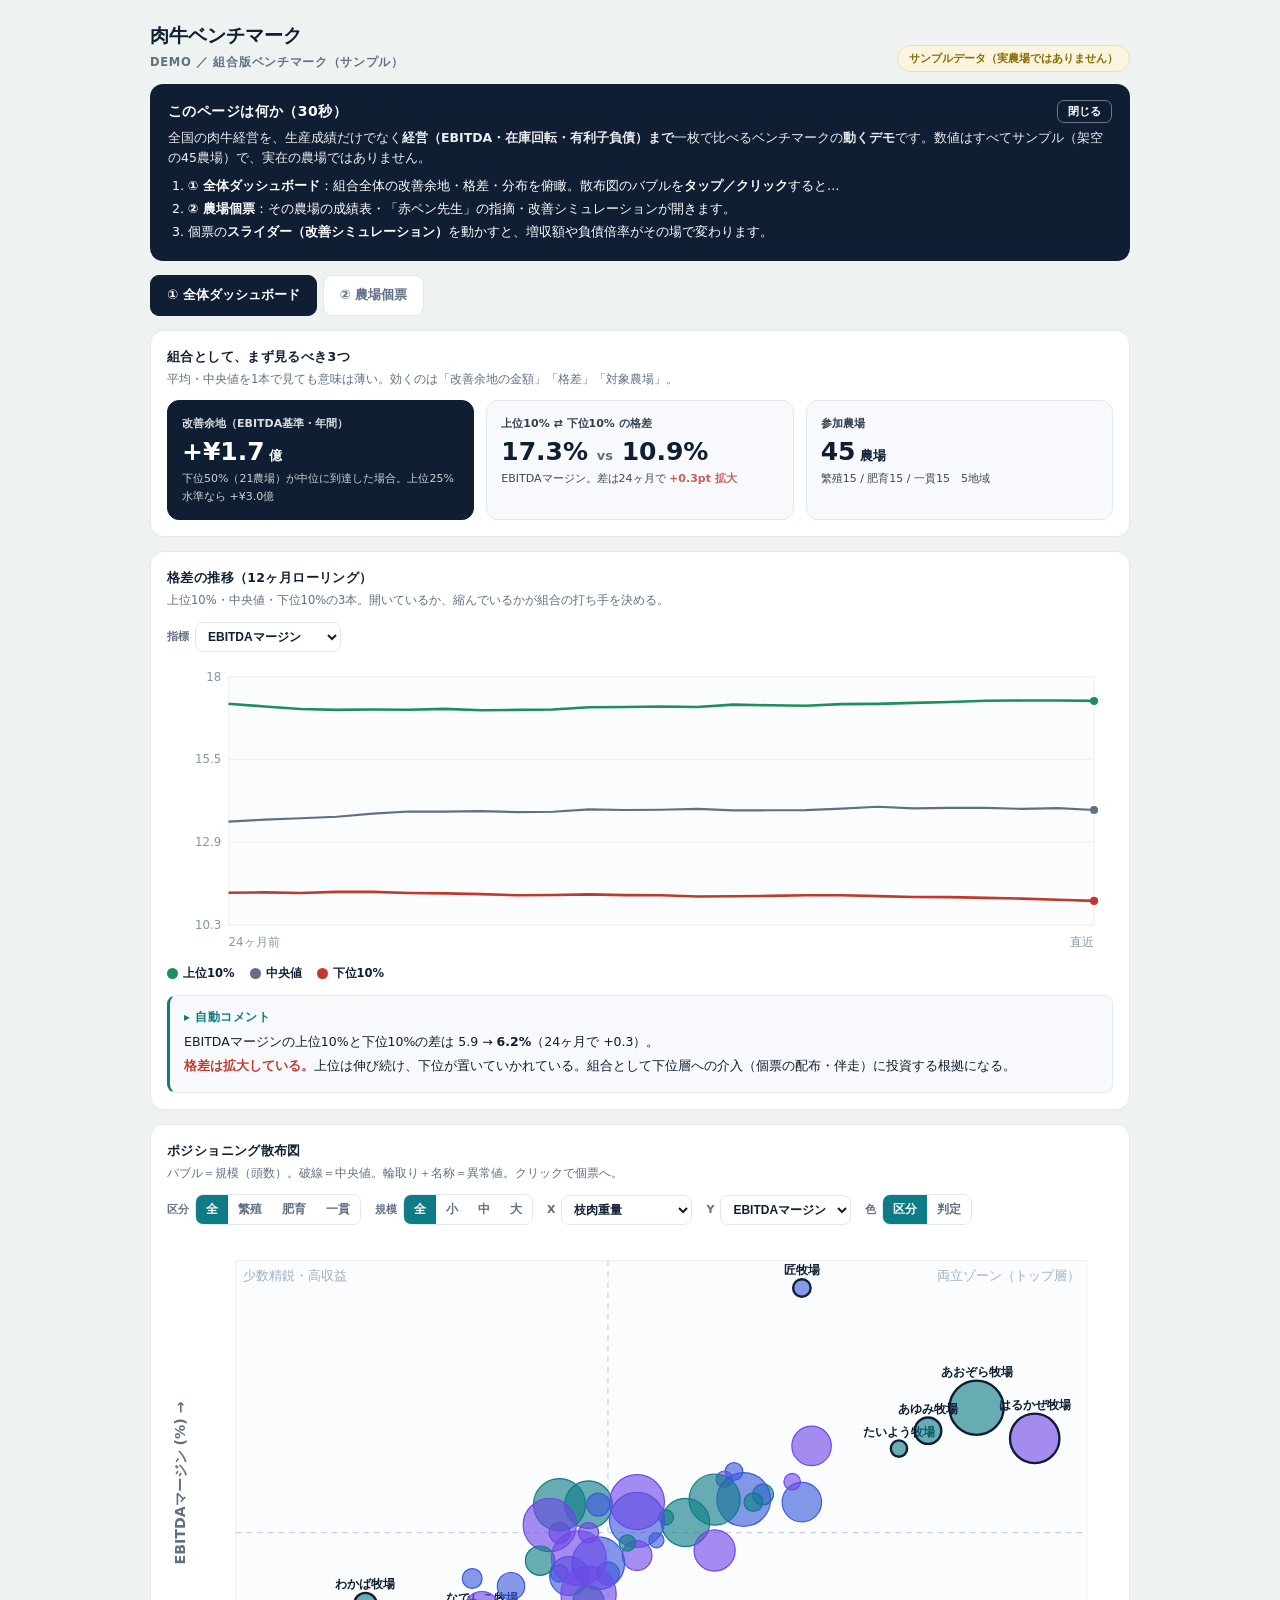
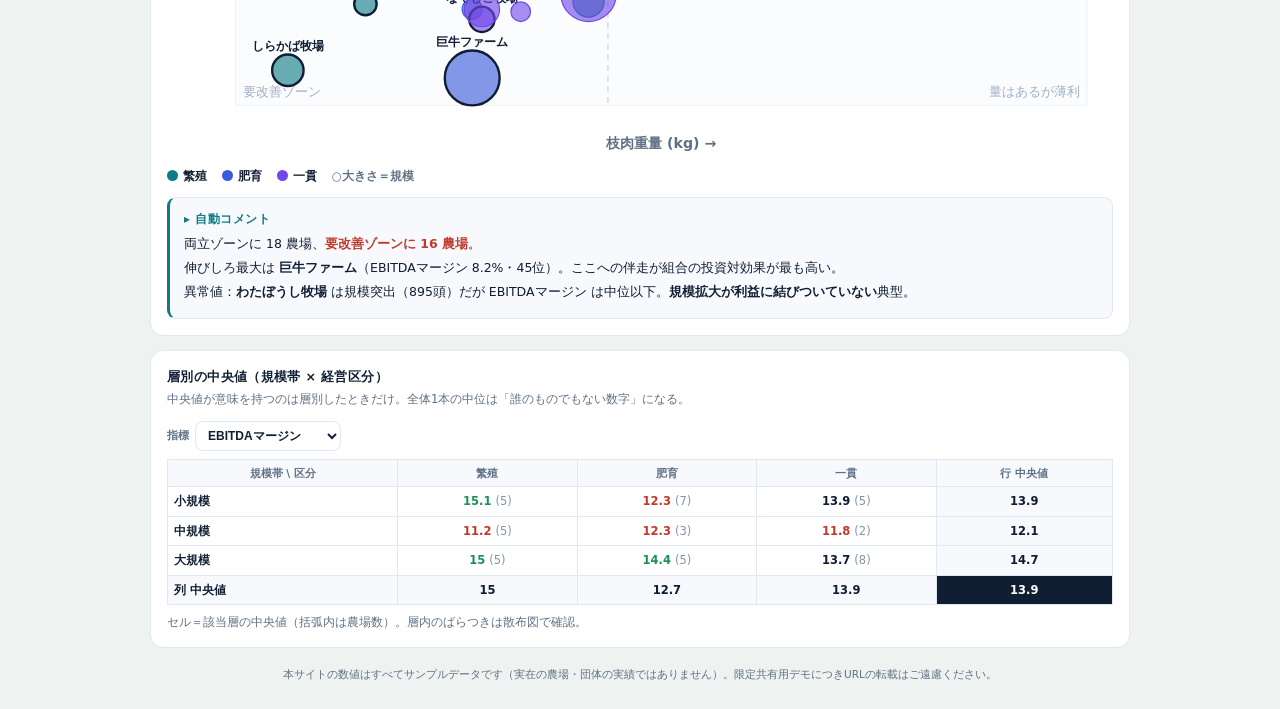
==== index.html @ 875f0812 "beef benchmark mock: static demo site - SPA (index.html + assets/) with dashboard and farm detail vi" ====
<!doctype html>
<html lang="ja">
<head>
<meta charset="utf-8">
<meta name="viewport" content="width=device-width, initial-scale=1">
<meta name="robots" content="noindex,nofollow">
<meta name="referrer" content="no-referrer">
<title>肉牛ベンチマーク（デモ）</title>
<link rel="stylesheet" href="assets/style.css">
</head>
<body>
<div id="app">

  <div class="head">
    <div class="title">肉牛ベンチマーク<small>DEMO ／ 組合版ベンチマーク（サンプル）</small></div>
    <div class="flag">サンプルデータ（実農場ではありません）</div>
  </div>

  <div class="intro" id="intro">
    <button class="close" id="introClose">閉じる</button>
    <h2>このページは何か（30秒）</h2>
    <p>全国の肉牛経営を、生産成績だけでなく<b>経営（EBITDA・在庫回転・有利子負債）まで</b>一枚で比べるベンチマークの<b>動くデモ</b>です。数値はすべてサンプル（架空の45農場）で、実在の農場ではありません。</p>
    <ol>
      <li><b>① 全体ダッシュボード</b>：組合全体の改善余地・格差・分布を俯瞰。散布図のバブルを<b>タップ／クリック</b>すると…</li>
      <li><b>② 農場個票</b>：その農場の成績表・「赤ペン先生」の指摘・改善シミュレーションが開きます。</li>
      <li>個票の<b>スライダー（改善シミュレーション）</b>を動かすと、増収額や負債倍率がその場で変わります。</li>
    </ol>
  </div>

  <div class="tabs">
    <div class="tab on" data-v="ov">① 全体ダッシュボード</div>
    <div class="tab" data-v="fm">② 農場個票</div>
  </div>

  <div id="loading" class="panel"><p class="psub" style="margin:0">データを読み込んでいます…</p></div>

  <div id="viewOv" style="display:none">
    <div class="panel">
      <p class="ph">組合として、まず見るべき3つ</p>
      <p class="psub">平均・中央値を1本で見ても意味は薄い。効くのは「改善余地の金額」「格差」「対象農場」。</p>
      <div class="kpis" id="kpis"></div>
    </div>
    <div class="panel">
      <p class="ph">格差の推移（12ヶ月ローリング）</p>
      <p class="psub">上位10%・中央値・下位10%の3本。開いているか、縮んでいるかが組合の打ち手を決める。</p>
      <div class="grp" style="margin-bottom:8px"><span>指標</span><select id="selGap"></select></div>
      <div id="gapPlot"></div>
      <div class="legend"><b><span class="dot" style="background:#1e8f5b"></span>上位10%</b><b><span class="dot" style="background:#5f7085"></span>中央値</b><b><span class="dot" style="background:#c0392b"></span>下位10%</b></div>
      <div class="cmt" id="gapCmt"></div>
    </div>
    <div class="panel">
      <p class="ph">ポジショニング散布図</p>
      <p class="psub">バブル＝規模（頭数）。破線＝中央値。輪取り＋名称＝異常値。クリックで個票へ。</p>
      <div class="ctrls">
        <div class="grp"><span>区分</span><div class="seg" id="segKu"><button data-k="all" class="on">全</button><button data-k="繁殖">繁殖</button><button data-k="肥育">肥育</button><button data-k="一貫">一貫</button></div></div>
        <div class="grp"><span>規模</span><div class="seg" id="segSc"><button data-s="all" class="on">全</button><button data-s="小">小</button><button data-s="中">中</button><button data-s="大">大</button></div></div>
        <div class="grp"><span>X</span><select id="selX"></select></div>
        <div class="grp"><span>Y</span><select id="selY"></select></div>
        <div class="grp"><span>色</span><div class="seg" id="segCol"><button data-c="ku" class="on">区分</button><button data-c="gr">判定</button></div></div>
      </div>
      <div class="plotwrap"><div id="plot"></div><div class="tip" id="tip"></div></div>
      <div class="legend" id="legend"></div>
      <div class="cmt" id="cmt"></div>
    </div>
    <div class="panel">
      <p class="ph">層別の中央値（規模帯 × 経営区分）</p>
      <p class="psub">中央値が意味を持つのは層別したときだけ。全体1本の中位は「誰のものでもない数字」になる。</p>
      <div class="grp" style="margin-bottom:8px"><span>指標</span><select id="selStrat"></select></div>
      <div class="scroll"><table id="stratTbl"></table></div>
      <div class="note">セル＝該当層の中央値（括弧内は農場数）。層内のばらつきは散布図で確認。</div>
    </div>
  </div>

  <div id="viewFm" style="display:none">
    <div class="panel">
      <div class="ctrls"><div class="grp"><span>農場</span><select id="selFarm"></select></div></div>
      <div class="fhead">
        <div><div class="fname" id="fName"></div><div class="fmeta" id="fMeta"></div></div>
        <div class="big" style="display:flex;align-items:center;gap:9px"><div style="font-size:10.5px;color:var(--muted)">総合判定</div><div class="gchip" id="fGrade"></div></div>
      </div>
      <div class="subttl" style="margin-top:6px">前提条件（コンテキスト）</div>
      <div class="ctx" id="ctxBox"></div>
      <div class="note">※初回ヒアリング（アンケートフォーム）で取得。年1回、または前提が変わったときに更新。</div>
    </div>
    <div class="panel">
      <p class="ph">赤ペン先生 — コンテキストを踏まえた評価と示唆</p>
      <p class="psub">同じ成績でも、牛舎キャパ・借入・労働力が違えば打ち手は変わる。前提条件と突き合わせて採点する。</p>
      <div class="pen" id="penBox"></div>
      <div class="note">※生成方式＝ハイブリッド（ルールで骨・LLMで肉付け）。本デモはルールベースで完結（ルール定義は data/advice_rules.json に外部化）。数値と根拠はルール側で確定し、必ず指摘に同居させる。獣医学的診断・投資/財務の断定的助言はしない。</div>
    </div>
    <div class="panel">
      <p class="ph">成績表（数値＋位置）</p>
      <p class="psub">PigINFO型の数値表に、位置バーを1列として内包。数字の厳密さと一目の分かりやすさを両立。</p>
      <div class="scroll"><table id="scoreTbl"></table></div>
      <div class="note">位置バー：左＝下位10% / 右＝上位10% / 細線＝中央値。↓良＝低いほど良い指標。</div>
    </div>
    <div class="panel">
      <p class="ph">推移（12ヶ月ローリング平均・指数＝24ヶ月前を100）</p>
      <p class="psub">単位の違う指標を同一マトリクスで重ねて見る。伸びているのか、落ちているのかが本質。</p>
      <div class="chk" id="tsChk" style="margin-bottom:10px"></div>
      <div class="plotwrap"><div id="tsPlot"></div><div class="tip" id="tip2"></div></div>
      <div class="legend" id="tsLeg"></div>
      <div class="cmt" id="tsCmt"></div>
      <div class="note">※初期値は過去データの遡及で埋める。生産KPIは月次（と畜成績・市場データ）、経営指標は年次（決算3期分）の二層。</div>
    </div>
    <div class="panel">
      <p class="ph">経営指標</p>
      <p class="psub">先行事例（豚のPigINFO）が踏み込んでいないBS・資本効率まで。ここが差別化の核。</p>
      <div id="mgmtBox"></div>
      <div class="subttl">年次（決算3期分）</div>
      <div class="scroll"><table id="fiscalTbl"></table></div>
      <div class="note">財務は月次で遡及できないため、経営指標は年次（決算3期分）で持つ（生産KPIの月次と二層）。</div>
    </div>
    <div class="panel">
      <div class="grid2">
        <div><div class="subttl" style="margin-top:0">改善シミュレーション</div>
          <div class="sim">
            <label>肥育日数の短縮：<span id="lbFat">0</span> 日</label><input type="range" id="sFat" min="0" max="90" value="0" step="5">
            <label>事故率の低減：<span id="lbMort">0.0</span> pt</label><input type="range" id="sMort" min="0" max="30" value="0" step="1">
            <div class="simout">
              <div class="c"><div class="t">追加出荷</div><div class="v" id="oHead"></div></div>
              <div class="c"><div class="t">増収額</div><div class="v" id="oYen"></div></div>
              <div class="c"><div class="t">EBITDAマージン</div><div class="v" id="oEbit"></div></div>
              <div class="c"><div class="t">有利子負債/EBITDA</div><div class="v" id="oDebt"></div></div>
            </div>
            <div class="capwarn" id="capWarn"></div>
            <div class="note">※サンプル係数。牛舎キャパを超える増頭は警告。</div>
          </div>
        </div>
        <div><div class="subttl" style="margin-top:0">生産ツリー（弱点の自動ハイライト）</div>
          <div id="treeBox" style="background:var(--bg);border:1px solid var(--line);border-radius:11px;padding:12px 14px;font-size:12px;line-height:2"></div>
        </div>
      </div>
    </div>
  </div>

</div>
<footer>本サイトの数値はすべてサンプルデータです（実在の農場・団体の実績ではありません）。限定共有用デモにつきURLの転載はご遠慮ください。</footer>
<script src="assets/charts.js"></script>
<script src="assets/app.js"></script>
</body>
</html>
---- assets/style.css ----
/* 肉牛ベンチマーク モック — ワイヤーv2（視覚SSOT）から抽出したスタイル */
:root{
  --ink:#0f1e33;--muted:#5f7085;--line:#e2e8f0;--bg:#f7f9fc;--card:#fff;
  --accent:#0e7c86;--accent2:#3b5bdb;--vio:#7048e8;
  --gA:#1e8f5b;--gB:#77bd54;--gC:#e0b93a;--gD:#e08a3c;--gE:#dd6236;--gF:#c0392b;
}
*{box-sizing:border-box}
html{-webkit-text-size-adjust:100%}
body{margin:0;background:#eef2f0;padding:20px 14px;
  font-family:"Hiragino Kaku Gothic ProN","Hiragino Sans",Meiryo,system-ui,sans-serif;
  color:var(--ink);line-height:1.6;-webkit-font-smoothing:antialiased}
#app{max-width:980px;margin:0 auto}

.head{display:flex;justify-content:space-between;align-items:flex-end;gap:12px;flex-wrap:wrap;margin-bottom:12px}
.title{font-size:19px;font-weight:800}
.title small{display:block;font-weight:600;font-size:11.5px;color:var(--muted);letter-spacing:.06em;margin-top:3px}
.flag{font-size:10.5px;font-weight:700;color:#8a6d00;background:#fbf4df;border:1px solid #eadfb0;border-radius:999px;padding:4px 11px}

/* 初回アクセス向け 30秒説明 */
.intro{background:var(--ink);color:#fff;border-radius:13px;padding:16px 18px;margin-bottom:14px}
.intro h2{margin:0 0 6px;font-size:14px;letter-spacing:.03em}
.intro ol{margin:8px 0 0;padding-left:20px;font-size:12.5px}
.intro li{margin:3px 0}
.intro p{margin:0;font-size:12.5px;opacity:.92}
.intro .close{float:right;background:none;border:1px solid rgba(255,255,255,.4);color:#fff;border-radius:7px;font-size:11px;font-weight:700;padding:3px 10px;cursor:pointer}

.tabs{display:flex;gap:6px;margin-bottom:14px;flex-wrap:wrap}
.tab{padding:9px 16px;border:1px solid var(--line);background:#fff;border-radius:9px;font-size:13px;font-weight:700;color:var(--muted);cursor:pointer}
.tab.on{background:var(--ink);color:#fff;border-color:var(--ink)}
.panel{background:var(--card);border:1px solid var(--line);border-radius:13px;padding:16px;margin-bottom:14px}
.ph{font-size:12.5px;font-weight:800;letter-spacing:.03em;margin:0 0 3px}
.psub{font-size:11.5px;color:var(--muted);margin:0 0 12px}

.kpis{display:grid;grid-template-columns:repeat(3,1fr);gap:12px}
.kpi{border:1px solid var(--line);border-radius:12px;padding:14px;background:var(--bg)}
.kpi.hero{background:var(--ink);border-color:var(--ink);color:#fff}
.kpi .t{font-size:11px;font-weight:700;opacity:.85}
.kpi .v{font-size:25px;font-weight:800;font-variant-numeric:tabular-nums;line-height:1.25;margin-top:3px}
.kpi .v span{font-size:13px}
.kpi .s{font-size:11px;opacity:.8;margin-top:3px}
.kpi .up{color:var(--gF);font-weight:800}

.ctrls{display:flex;flex-wrap:wrap;gap:8px 14px;align-items:center;margin-bottom:12px}
.grp{display:flex;align-items:center;gap:6px}
.grp>span{font-size:11px;font-weight:700;color:var(--muted)}
.seg{display:inline-flex;border:1px solid var(--line);border-radius:8px;overflow:hidden}
.seg button{border:0;background:#fff;padding:6px 10px;font-size:12px;font-weight:700;color:var(--muted);cursor:pointer}
.seg button.on{background:var(--accent);color:#fff}
select{border:1px solid var(--line);border-radius:8px;padding:6px 8px;font-size:12px;font-weight:700;background:#fff;color:var(--ink)}
svg{width:100%;height:auto;display:block}
.plotwrap{position:relative}
.tip{position:absolute;pointer-events:none;background:var(--ink);color:#fff;font-size:11.5px;padding:7px 9px;border-radius:7px;opacity:0;white-space:nowrap;z-index:5}
.legend{display:flex;flex-wrap:wrap;gap:9px 15px;margin-top:9px;font-size:11.5px;color:var(--muted)}
.legend b{display:inline-flex;align-items:center;gap:5px;font-weight:600;color:var(--ink)}
.dot{width:11px;height:11px;border-radius:50%;display:inline-block}
.note{font-size:11.5px;color:var(--muted);margin-top:8px}
.cmt{background:var(--bg);border:1px solid var(--line);border-left:3px solid var(--accent);border-radius:9px;padding:12px 14px;margin-top:12px}
.cmt h4{margin:0 0 5px;font-size:12px;color:var(--accent);letter-spacing:.04em}
.cmt p{margin:4px 0;font-size:12.5px}
.warn{color:var(--gF);font-weight:700}

table{width:100%;border-collapse:collapse;font-size:11.5px}
th,td{border:1px solid var(--line);padding:5px 6px;text-align:center;font-variant-numeric:tabular-nums;white-space:nowrap}
th{background:var(--bg);color:var(--muted);font-size:10.5px}
td.k{text-align:left;font-weight:700}
td.self{background:#eef3fb;font-weight:800}
.scroll{overflow-x:auto;-webkit-overflow-scrolling:touch}

.gchip{width:20px;height:20px;border-radius:6px;color:#fff;font-size:11px;font-weight:800;display:inline-flex;align-items:center;justify-content:center}
.mini{position:relative;width:92px;height:13px;background:linear-gradient(90deg,#fde8e4,#fbf4df,#e7f4ec);border-radius:7px;display:inline-block}
.mini .m{position:absolute;top:-2px;width:3px;height:17px;border-radius:2px;background:var(--ink)}
.mini .md{position:absolute;top:0;bottom:0;width:1px;background:#b9c4d4}

.fhead{display:flex;justify-content:space-between;align-items:center;gap:12px;flex-wrap:wrap;margin-bottom:10px}
.fname{font-size:17px;font-weight:800}
.fmeta{font-size:11.5px;color:var(--muted);margin-top:2px}
.big .gchip{width:44px;height:44px;border-radius:12px;font-size:23px}
.ctx{display:grid;grid-template-columns:repeat(3,1fr);gap:9px}
.ctx div{background:var(--bg);border:1px solid var(--line);border-radius:9px;padding:9px 11px}
.ctx .cl{font-size:10.5px;color:var(--muted);font-weight:700}
.ctx .cv{font-size:13.5px;font-weight:800;margin-top:1px}
.ctx .cv small{font-weight:600;font-size:11px;color:var(--muted)}

.pen{border:1px solid #f0d3cd;background:#fffaf9;border-radius:12px;padding:14px}
.pen .item{display:flex;gap:10px;padding:9px 0;border-bottom:1px dashed #f0d3cd}
.pen .item:last-child{border-bottom:0}
.pen .lv{flex:0 0 auto;font-size:10px;font-weight:800;color:#fff;border-radius:6px;padding:3px 8px;height:fit-content;white-space:nowrap}
.pen .tx{flex:1 1 auto;min-width:0}
.pen .tx b{font-size:12.5px;display:block;margin-bottom:2px}
.pen .tx span{font-size:12px;color:#4b5c6b}
.pen .ev{display:block;font-size:10.5px;color:#8a6d5a;margin-top:4px}
.pen .fb{display:flex;gap:6px;margin-top:6px}
.pen .fb button{border:1px solid var(--line);background:#fff;border-radius:6px;font-size:10.5px;color:var(--muted);padding:2px 8px;cursor:pointer}
.pen .fb button.on{background:var(--accent);border-color:var(--accent);color:#fff}

.bullet{margin:9px 0}
.bullet .bl{display:flex;justify-content:space-between;font-size:12px;margin-bottom:3px;gap:8px}
.bwrap{position:relative;height:12px;background:var(--bg);border:1px solid var(--line);border-radius:7px}
.bfill{position:absolute;top:0;bottom:0;left:0;border-radius:7px}
.bmed{position:absolute;top:-3px;width:2px;height:18px;background:var(--ink)}

.chk{display:flex;flex-wrap:wrap;gap:6px}
.chk label{display:inline-flex;align-items:center;gap:5px;font-size:11.5px;font-weight:700;border:1px solid var(--line);border-radius:7px;padding:5px 9px;cursor:pointer;background:#fff}

.sim{background:var(--bg);border:1px solid var(--line);border-radius:11px;padding:14px}
.sim label{font-size:12px;font-weight:700;display:block;margin:8px 0 3px}
.sim input[type=range]{width:100%}
.simout{display:grid;grid-template-columns:1fr 1fr;gap:8px;margin-top:10px}
.simout .c{background:#fff;border:1px solid var(--line);border-radius:9px;padding:8px 10px}
.simout .c .t{font-size:10.5px;color:var(--muted)}
.simout .c .v{font-size:16px;font-weight:800;font-variant-numeric:tabular-nums}
.simout .c .v .up{color:var(--gA);font-size:11.5px}

.grid2{display:grid;grid-template-columns:1fr 1fr;gap:14px}
.subttl{font-size:12.5px;font-weight:800;margin:14px 0 7px}
.capwarn{margin-top:8px;font-size:11.5px;color:var(--gF);font-weight:700;display:none}

footer{max-width:980px;margin:18px auto 6px;font-size:10.5px;color:var(--muted);text-align:center}

@media(max-width:700px){
  .kpis,.ctx,.grid2{grid-template-columns:1fr}
  body{padding:14px 10px}
}
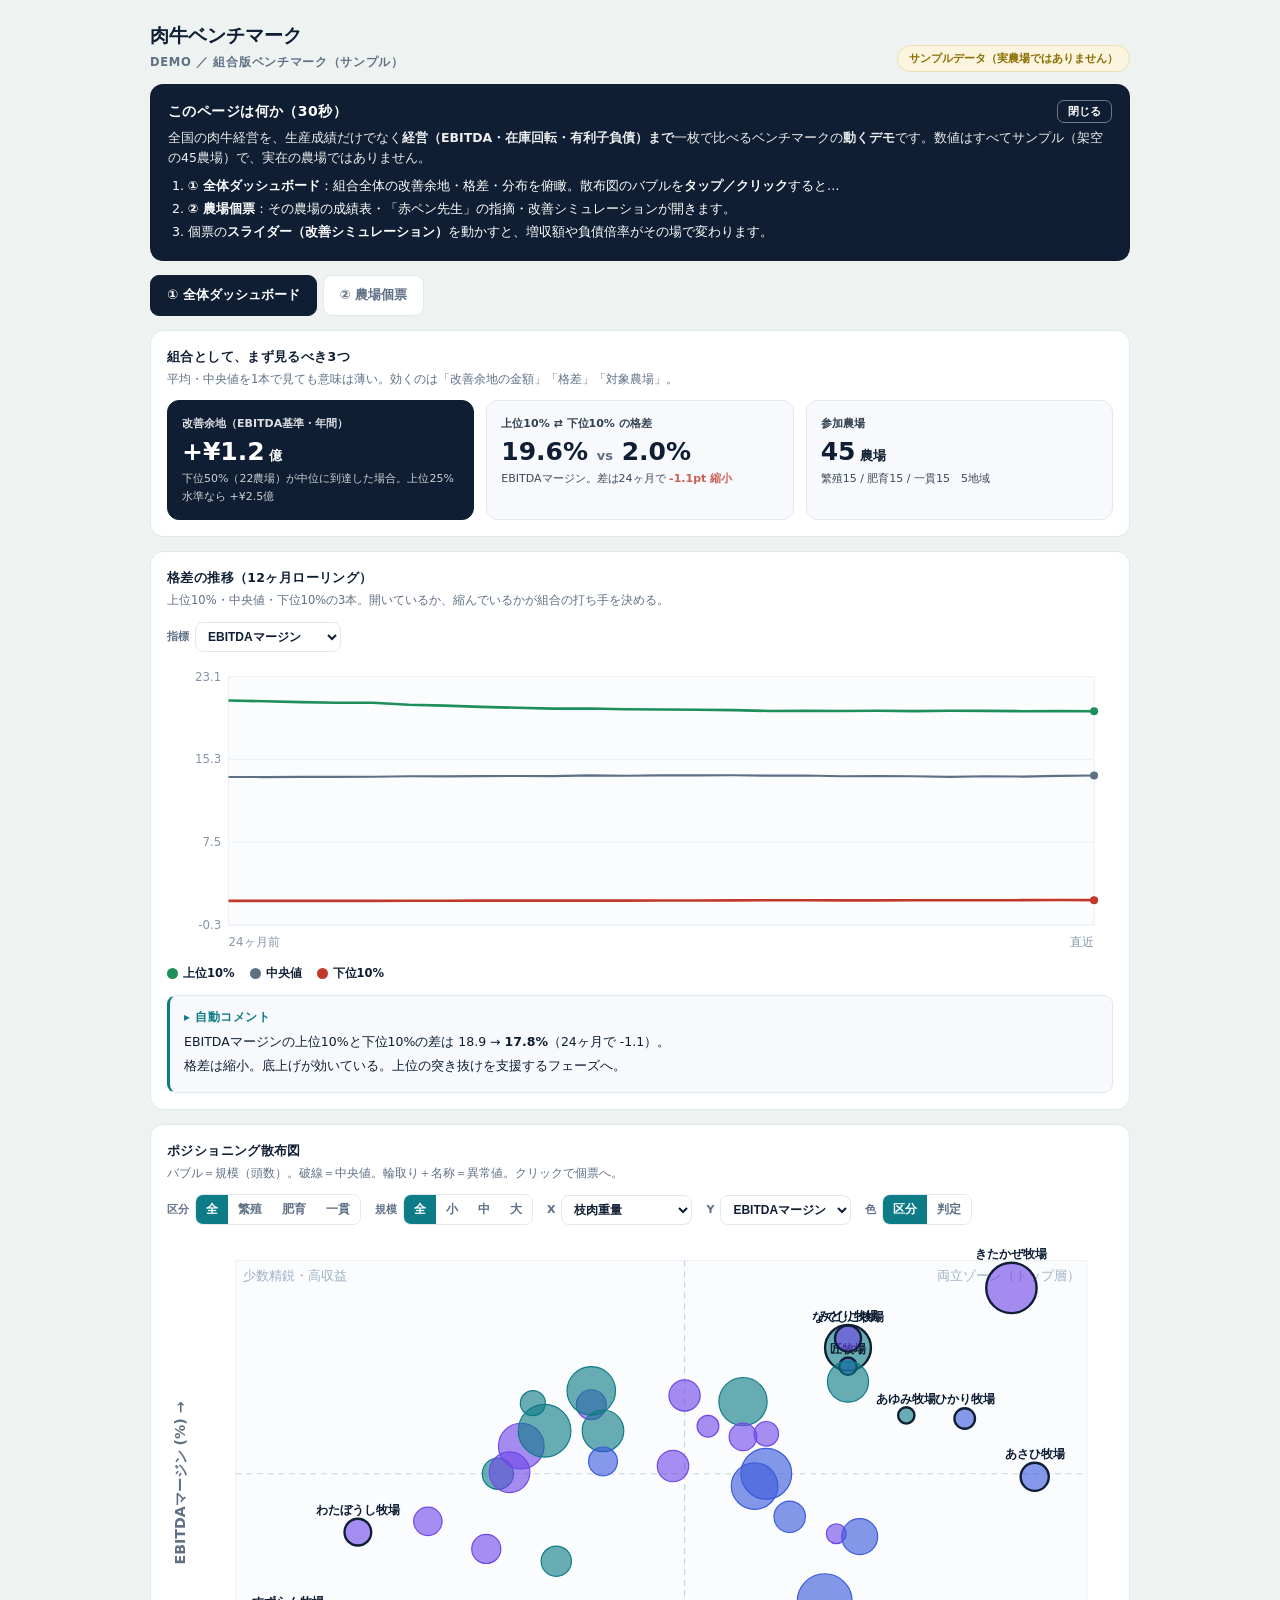
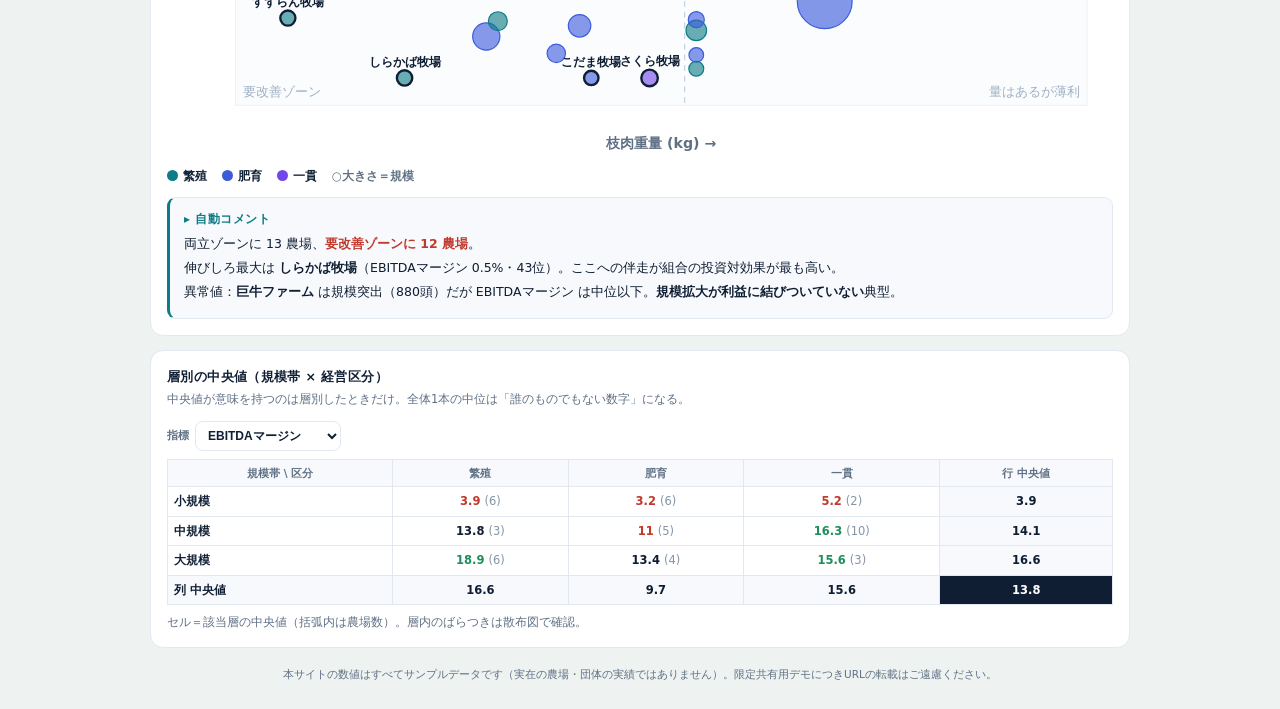
==== commit 906010f8: "address independent review findings - derive economics from production KPIs via per-head economic mo" ====
--- a/index.html
+++ b/index.html
@@ -119,12 +119,12 @@
             <label>事故率の低減：<span id="lbMort">0.0</span> pt</label><input type="range" id="sMort" min="0" max="30" value="0" step="1">
             <div class="simout">
               <div class="c"><div class="t">追加出荷</div><div class="v" id="oHead"></div></div>
-              <div class="c"><div class="t">増収額</div><div class="v" id="oYen"></div></div>
+              <div class="c"><div class="t">増益額（売上増＋飼料費減）</div><div class="v" id="oYen"></div></div>
               <div class="c"><div class="t">EBITDAマージン</div><div class="v" id="oEbit"></div></div>
               <div class="c"><div class="t">有利子負債/EBITDA</div><div class="v" id="oDebt"></div></div>
             </div>
             <div class="capwarn" id="capWarn"></div>
-            <div class="note">※サンプル係数。牛舎キャパを超える増頭は警告。</div>
+            <div class="note">※サンプル係数（飼料費削減 550円/日・頭で試算）。回転上昇時は牛舎キャパの再確認を促す簡易警告。</div>
           </div>
         </div>
         <div><div class="subttl" style="margin-top:0">生産ツリー（弱点の自動ハイライト）</div>
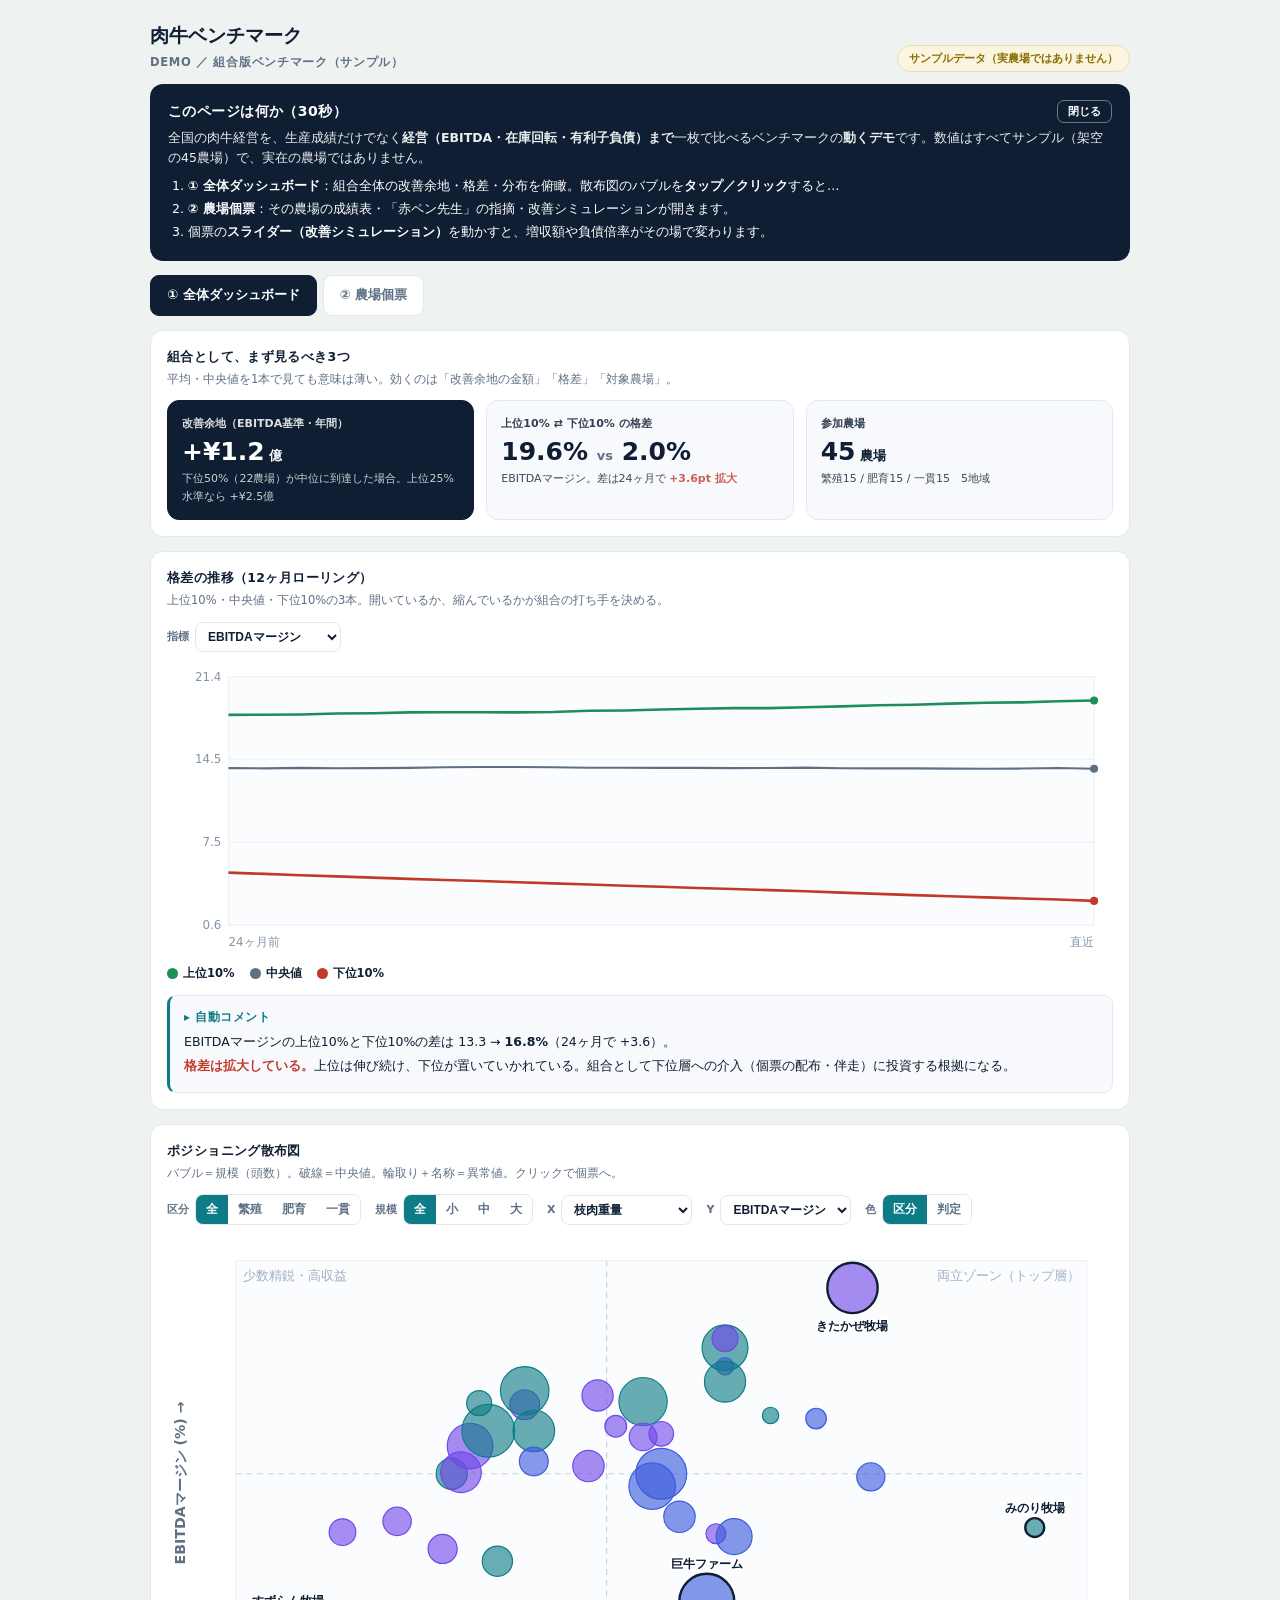
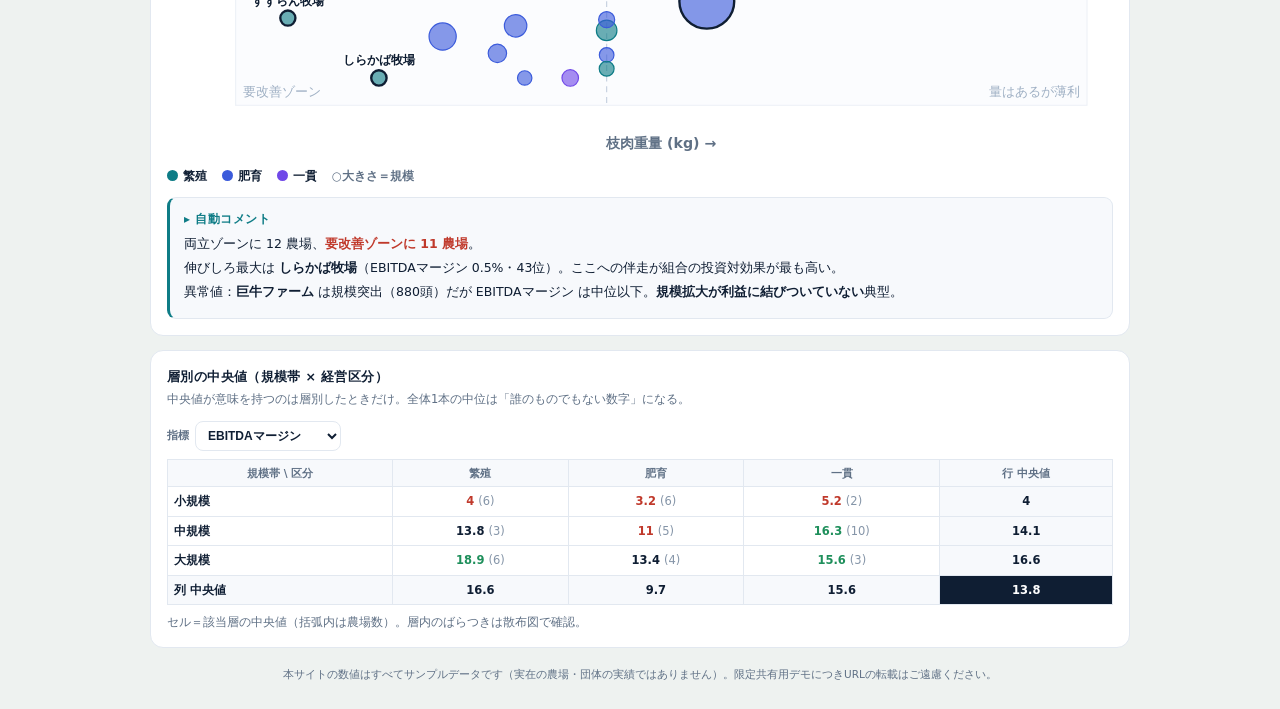
==== commit dff4ea76: "post-publication review fixes (A-1..A-4) A-1: rebuild simulation on per-head marginal profit model (" ====
--- a/index.html
+++ b/index.html
@@ -119,12 +119,14 @@
             <label>事故率の低減：<span id="lbMort">0.0</span> pt</label><input type="range" id="sMort" min="0" max="30" value="0" step="1">
             <div class="simout">
               <div class="c"><div class="t">追加出荷</div><div class="v" id="oHead"></div></div>
-              <div class="c"><div class="t">増益額（売上増＋飼料費減）</div><div class="v" id="oYen"></div></div>
+              <div class="c"><div class="t">純増益（EBITDA増・年間）</div><div class="v" id="oYen"></div></div>
               <div class="c"><div class="t">EBITDAマージン</div><div class="v" id="oEbit"></div></div>
               <div class="c"><div class="t">有利子負債/EBITDA</div><div class="v" id="oDebt"></div></div>
             </div>
             <div class="capwarn" id="capWarn"></div>
-            <div class="note">※サンプル係数（飼料費削減 550円/日・頭で試算）。回転上昇時は牛舎キャパの再確認を促す簡易警告。</div>
+            <div class="subttl" style="margin:12px 0 5px">増益の内訳（年間・限界利益ベース）</div>
+            <div class="scroll"><table id="simBreak"></table></div>
+            <div class="note" id="simNote"></div>
           </div>
         </div>
         <div><div class="subttl" style="margin-top:0">生産ツリー（弱点の自動ハイライト）</div>
@@ -137,6 +139,7 @@
 </div>
 <footer>本サイトの数値はすべてサンプルデータです（実在の農場・団体の実績ではありません）。限定共有用デモにつきURLの転載はご遠慮ください。</footer>
 <script src="assets/charts.js"></script>
+<script src="assets/sim_model.js"></script>
 <script src="assets/app.js"></script>
 </body>
 </html>
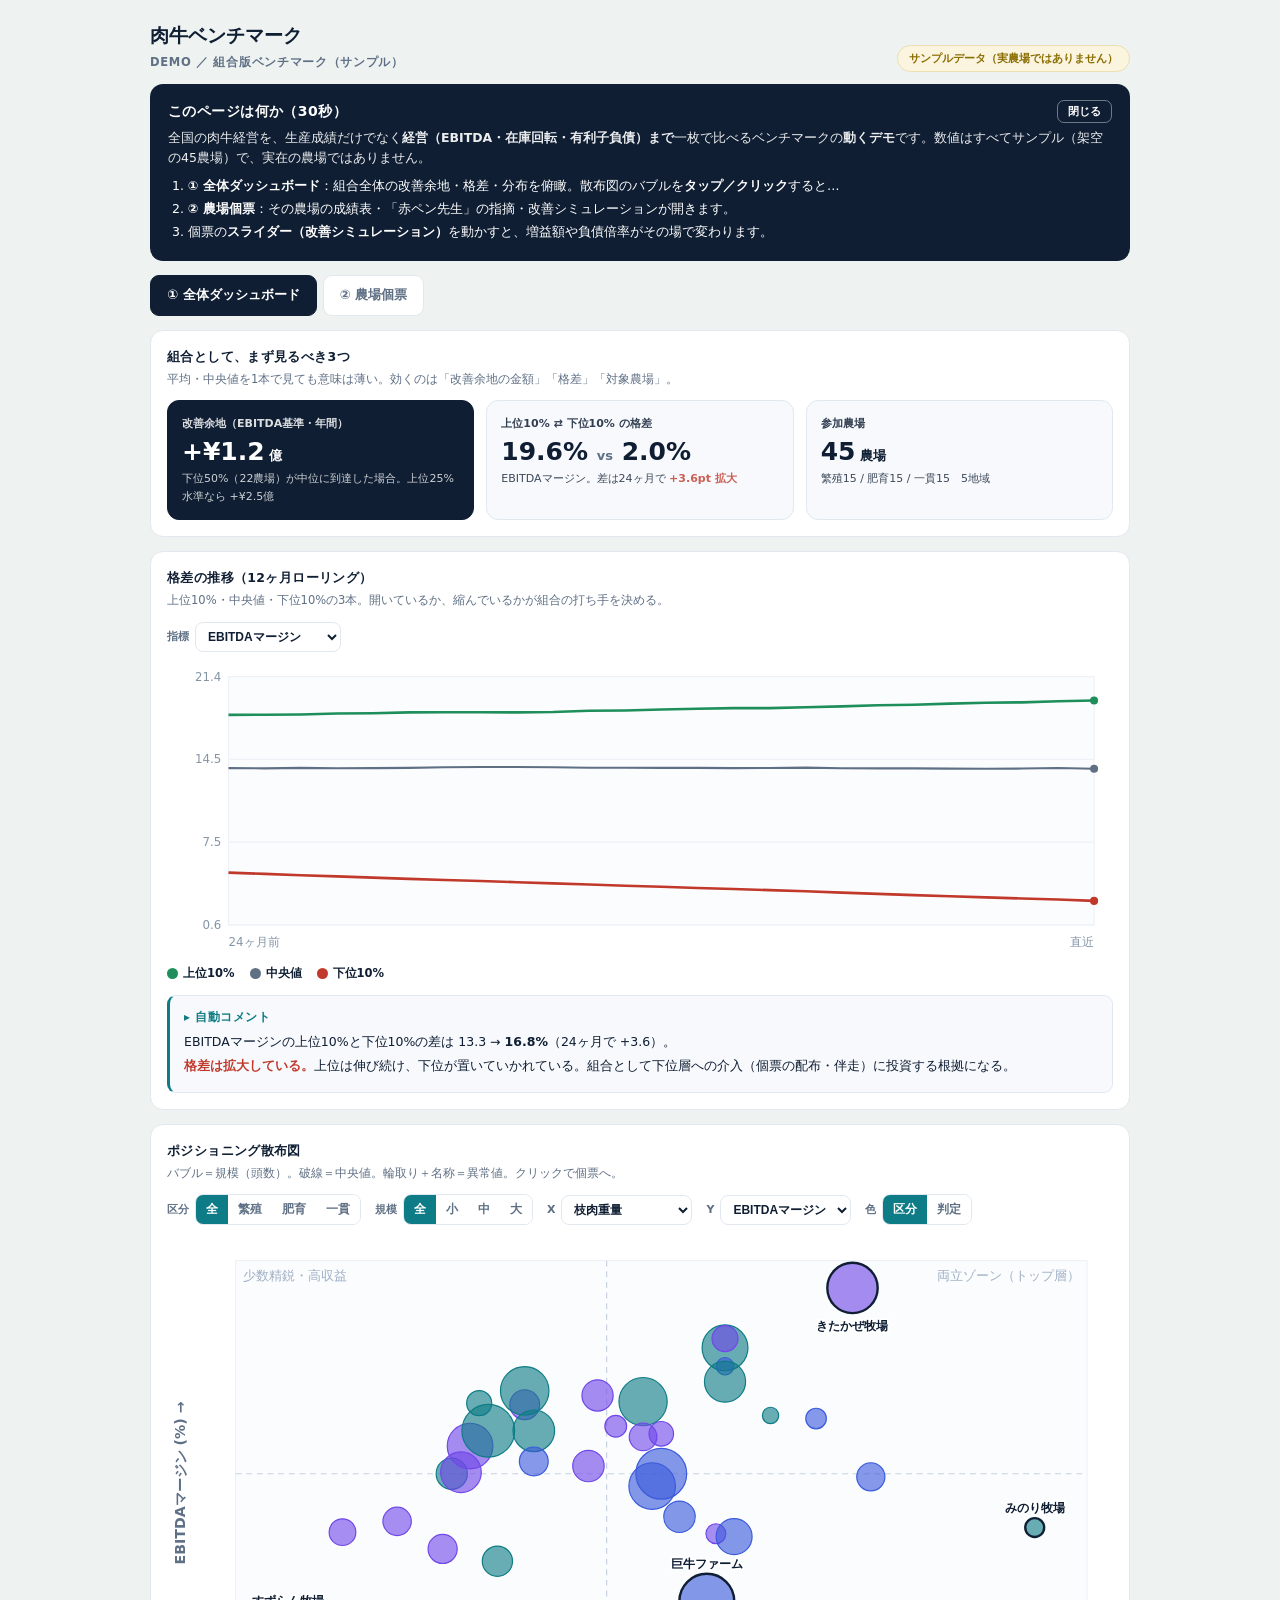
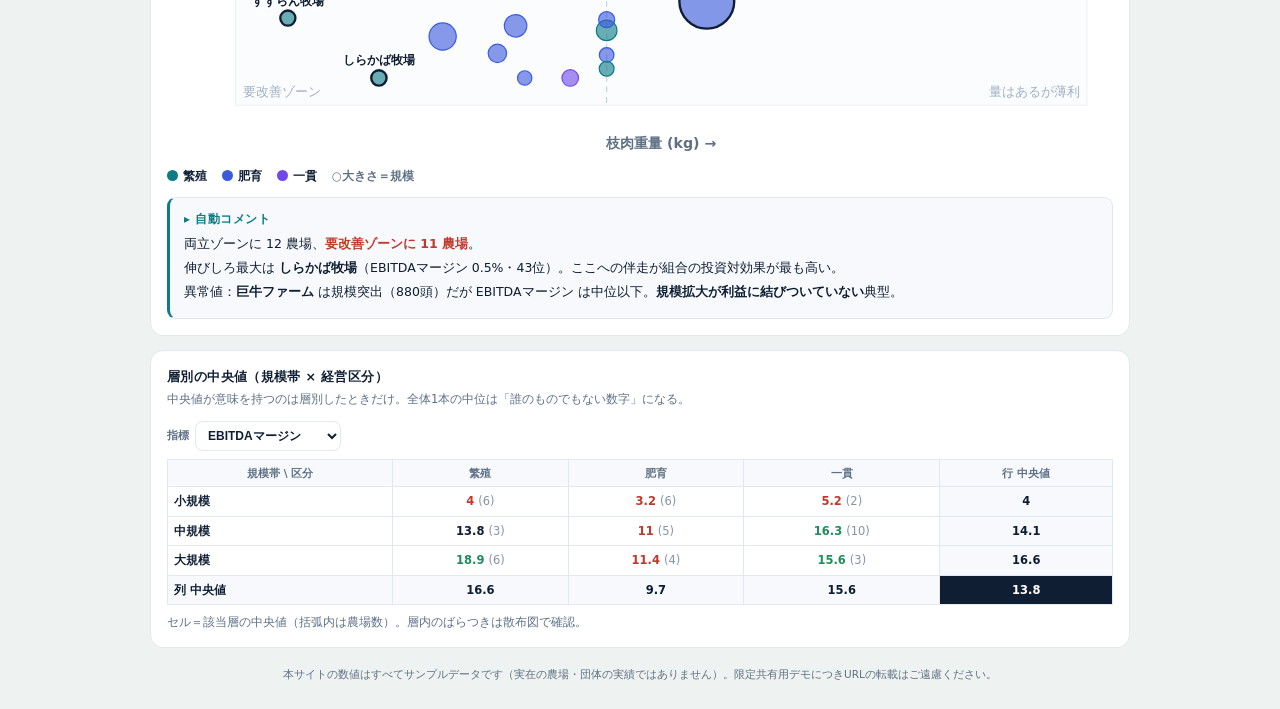
==== commit 0842d4df: "second review fixes (B-1..B-4) B-1: derive size band from head count after anomaly overrides so stra" ====
--- a/index.html
+++ b/index.html
@@ -23,7 +23,7 @@
     <ol>
       <li><b>① 全体ダッシュボード</b>：組合全体の改善余地・格差・分布を俯瞰。散布図のバブルを<b>タップ／クリック</b>すると…</li>
       <li><b>② 農場個票</b>：その農場の成績表・「赤ペン先生」の指摘・改善シミュレーションが開きます。</li>
-      <li>個票の<b>スライダー（改善シミュレーション）</b>を動かすと、増収額や負債倍率がその場で変わります。</li>
+      <li>個票の<b>スライダー（改善シミュレーション）</b>を動かすと、増益額や負債倍率がその場で変わります。</li>
     </ol>
   </div>
 
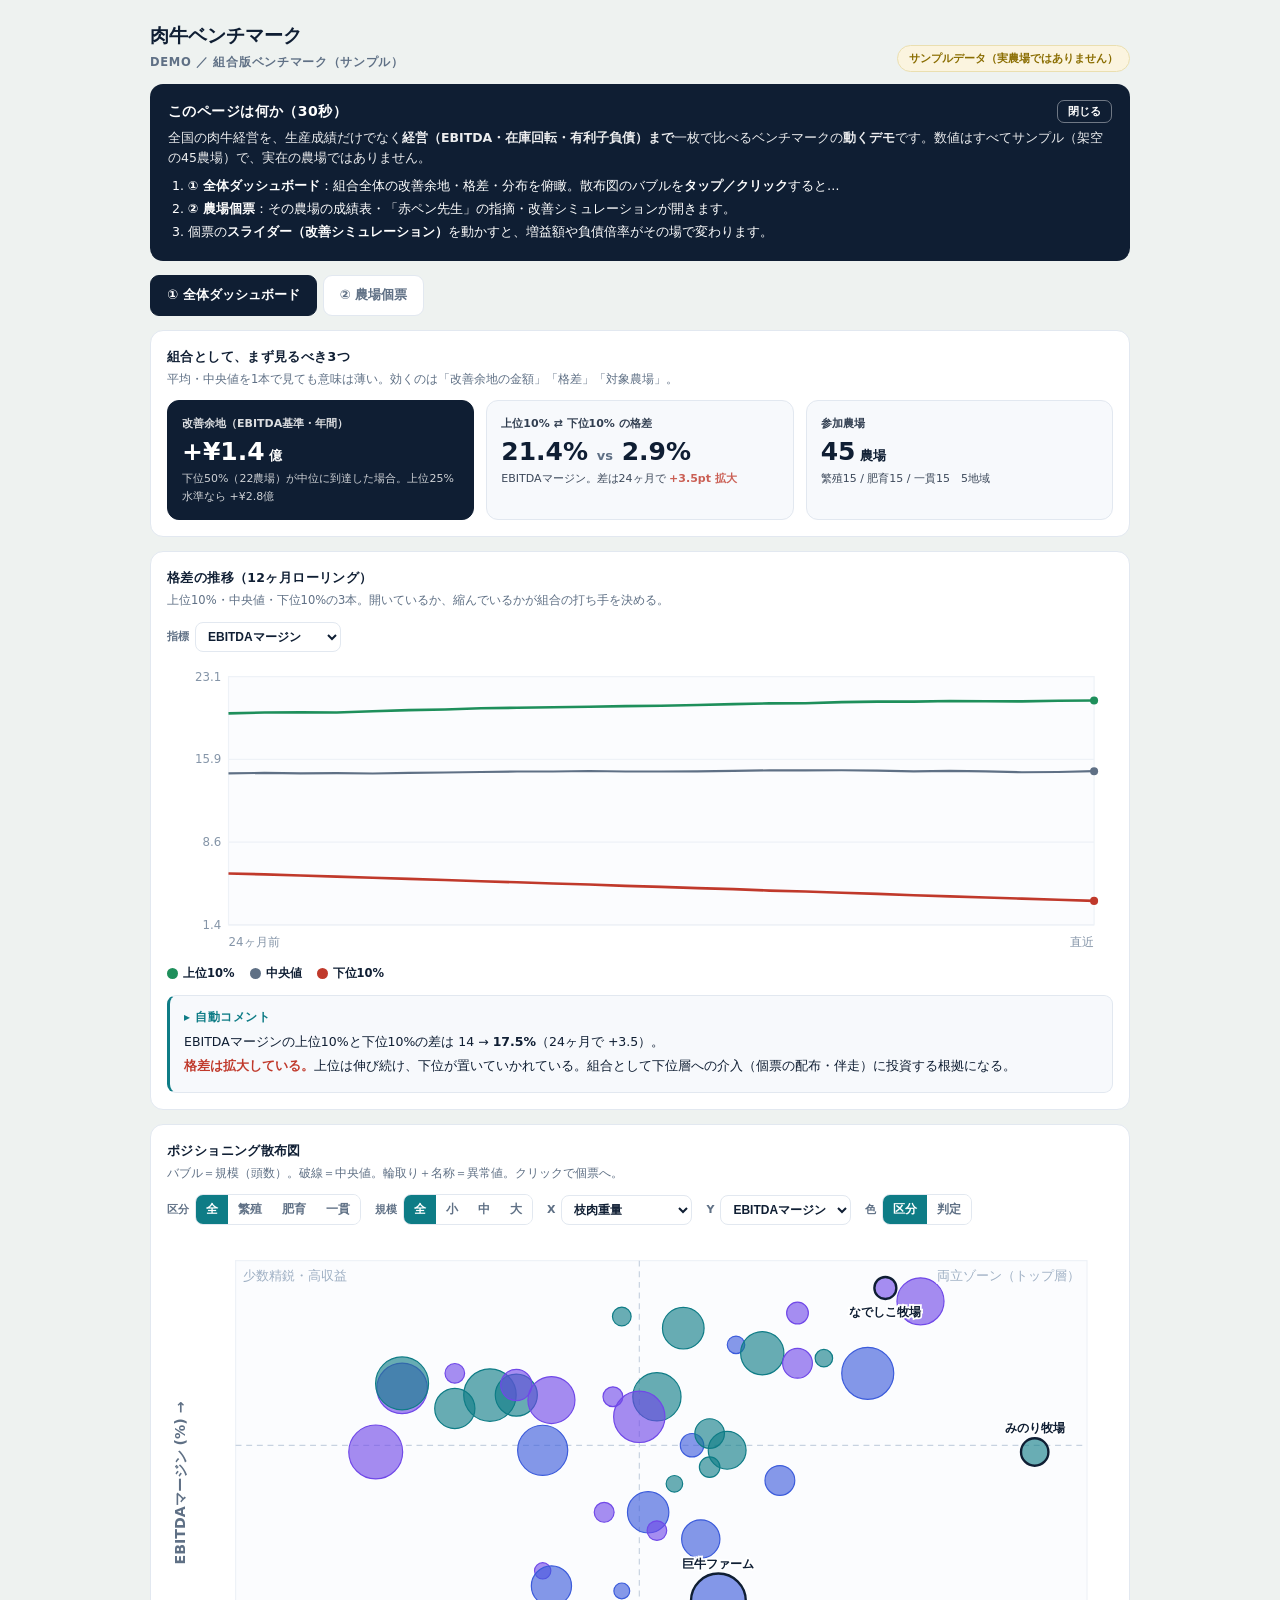
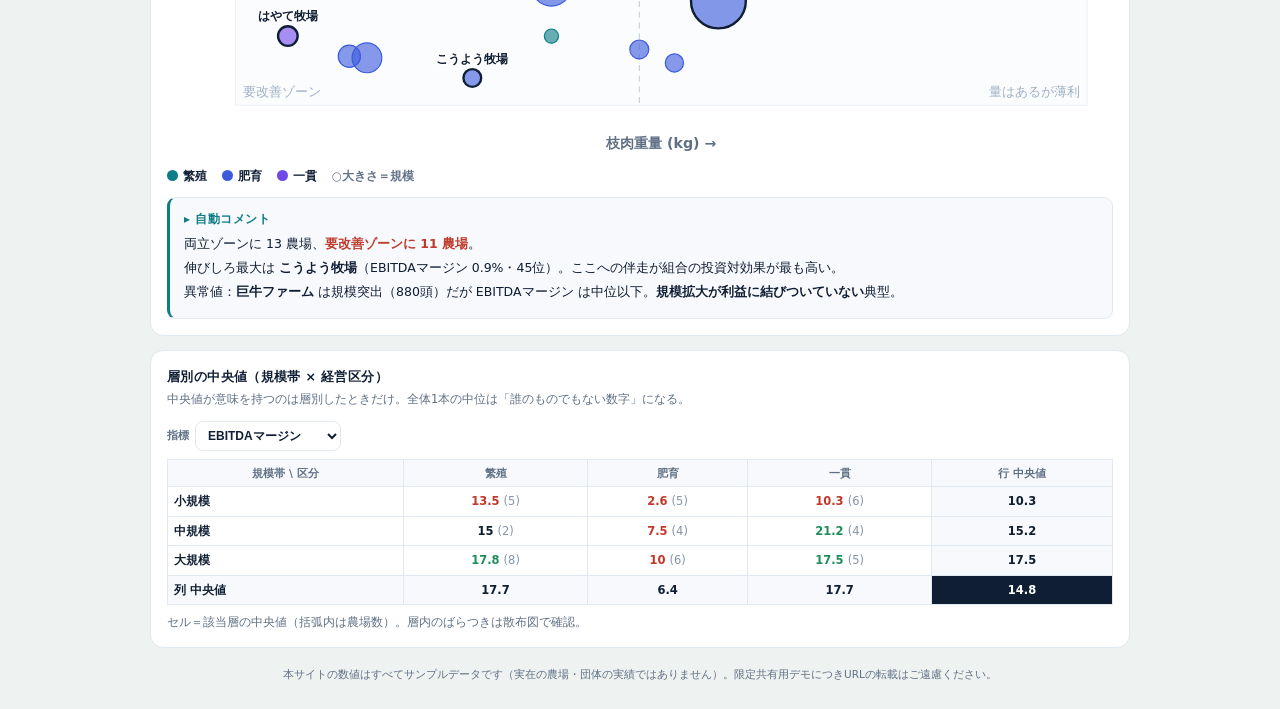
==== commit a70582f4: "add reproduction KPIs (C-1..C-6) C-1: six repro metrics (calving interval, first calving age, concep" ====
--- a/index.html
+++ b/index.html
@@ -117,6 +117,9 @@
           <div class="sim">
             <label>肥育日数の短縮：<span id="lbFat">0</span> 日</label><input type="range" id="sFat" min="0" max="90" value="0" step="5">
             <label>事故率の低減：<span id="lbMort">0.0</span> pt</label><input type="range" id="sMort" min="0" max="30" value="0" step="1">
+            <div id="ciLever" style="display:none">
+              <label>分娩間隔の短縮：<span id="lbCi">0.0</span> ヶ月</label><input type="range" id="sCi" min="0" max="15" value="0" step="1">
+            </div>
             <div class="simout">
               <div class="c"><div class="t">追加出荷</div><div class="v" id="oHead"></div></div>
               <div class="c"><div class="t">純増益（EBITDA増・年間）</div><div class="v" id="oYen"></div></div>
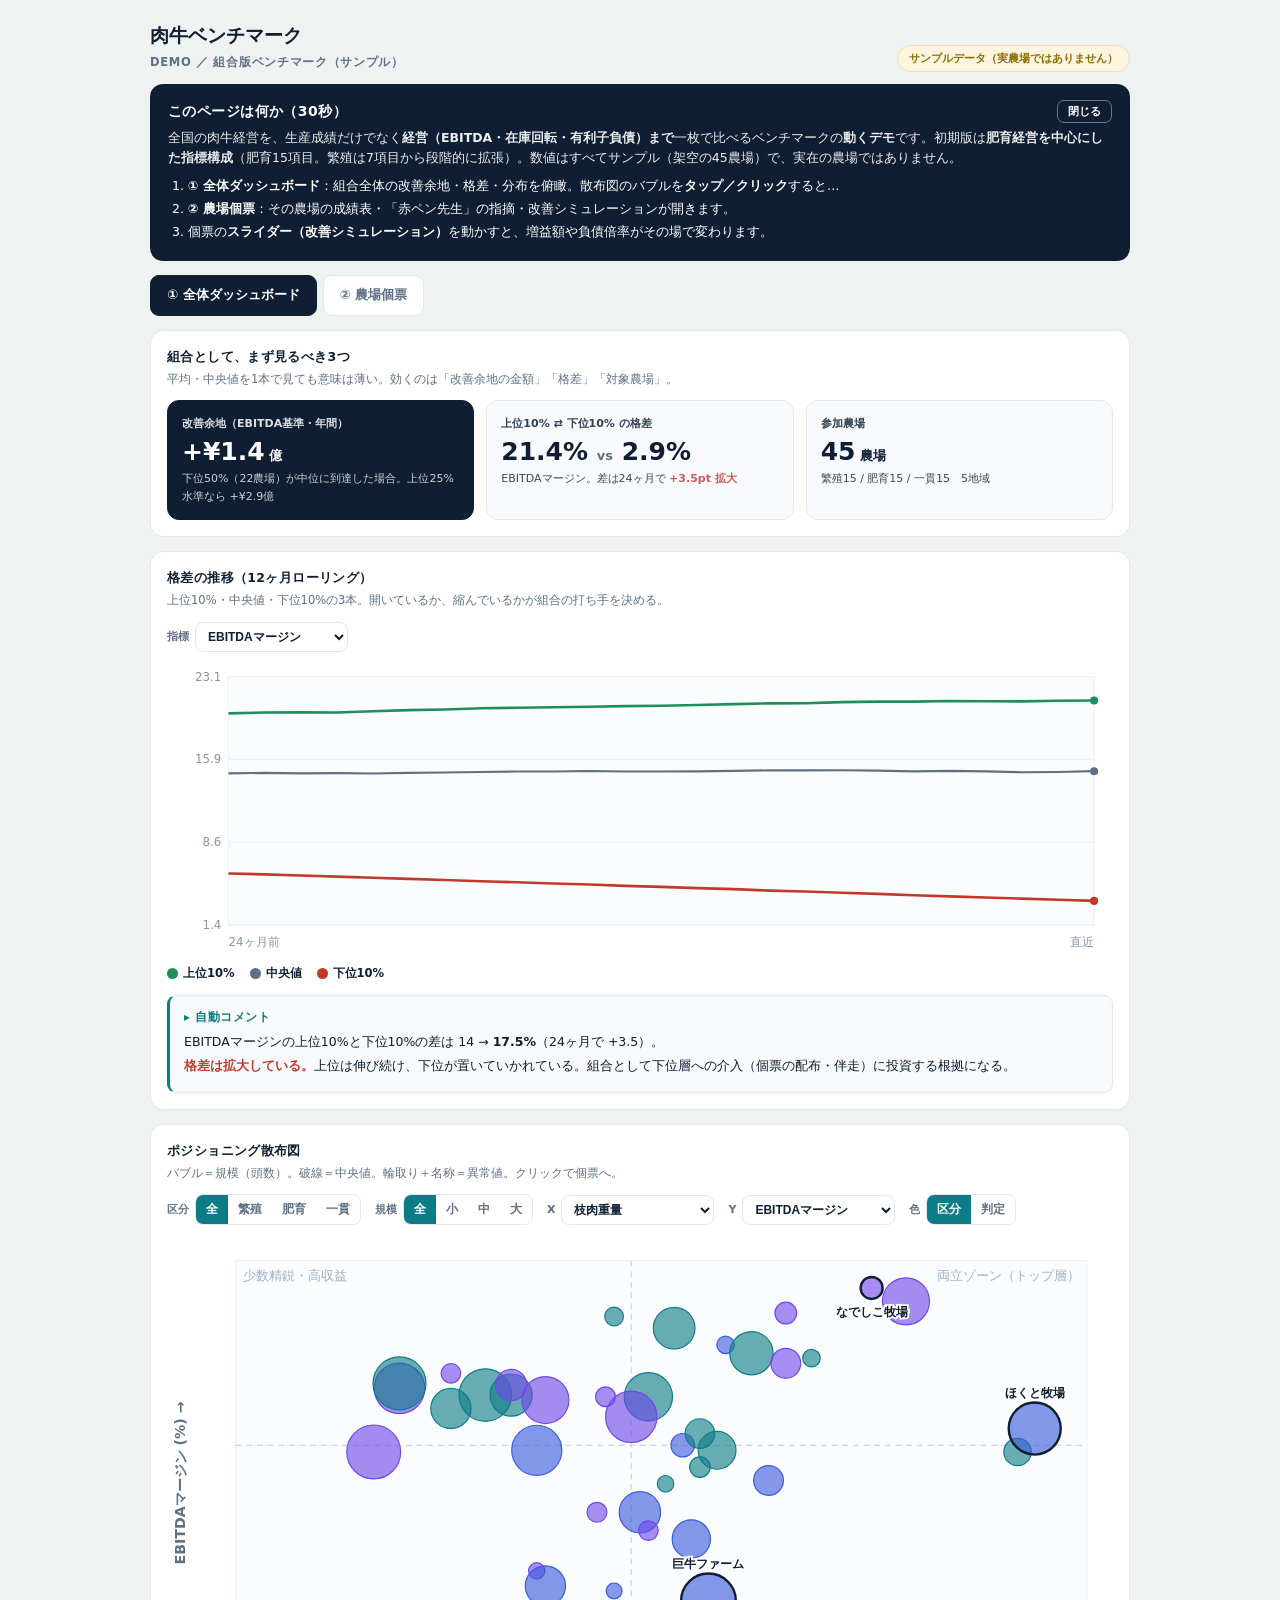
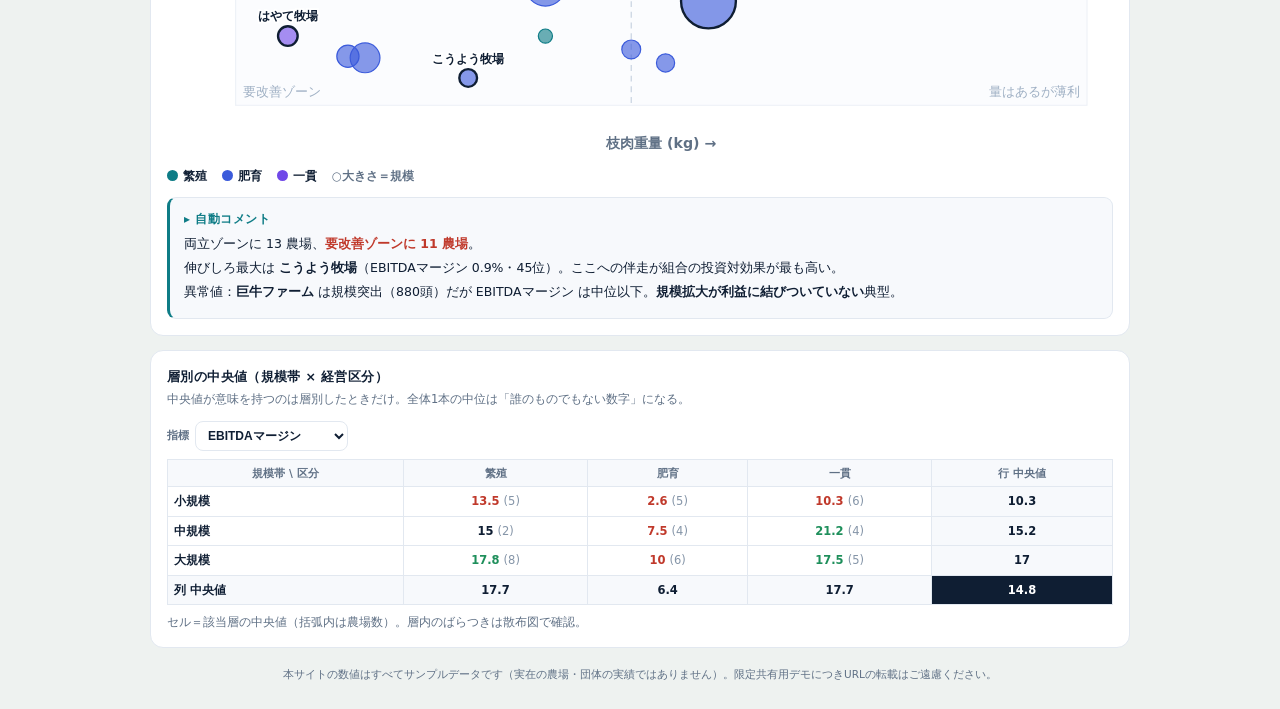
==== commit 9532c779: "fattening-first restructure (D-1..D-8) D-1: score table & dashboard selector order is now 生産→経営→繁殖; " ====
--- a/index.html
+++ b/index.html
@@ -19,7 +19,7 @@
   <div class="intro" id="intro">
     <button class="close" id="introClose">閉じる</button>
     <h2>このページは何か（30秒）</h2>
-    <p>全国の肉牛経営を、生産成績だけでなく<b>経営（EBITDA・在庫回転・有利子負債）まで</b>一枚で比べるベンチマークの<b>動くデモ</b>です。数値はすべてサンプル（架空の45農場）で、実在の農場ではありません。</p>
+    <p>全国の肉牛経営を、生産成績だけでなく<b>経営（EBITDA・在庫回転・有利子負債）まで</b>一枚で比べるベンチマークの<b>動くデモ</b>です。初期版は<b>肥育経営を中心にした指標構成</b>（肥育15項目。繁殖は7項目から段階的に拡張）。数値はすべてサンプル（架空の45農場）で、実在の農場ではありません。</p>
     <ol>
       <li><b>① 全体ダッシュボード</b>：組合全体の改善余地・格差・分布を俯瞰。散布図のバブルを<b>タップ／クリック</b>すると…</li>
       <li><b>② 農場個票</b>：その農場の成績表・「赤ペン先生」の指摘・改善シミュレーションが開きます。</li>
@@ -92,7 +92,7 @@
       <p class="ph">成績表（数値＋位置）</p>
       <p class="psub">PigINFO型の数値表に、位置バーを1列として内包。数字の厳密さと一目の分かりやすさを両立。</p>
       <div class="scroll"><table id="scoreTbl"></table></div>
-      <div class="note">位置バー：左＝下位10% / 右＝上位10% / 細線＝中央値。↓良＝低いほど良い指標。</div>
+      <div class="note">位置バー：左＝下位10% / 右＝上位10% / 細線＝中央値。↓良＝低いほど良い指標。総合判定は区分が持つ指標で採点する（肥育15指標／繁殖・一貫22指標。分母が区分で異なる）。</div>
     </div>
     <div class="panel">
       <p class="ph">推移（12ヶ月ローリング平均・指数＝24ヶ月前を100）</p>
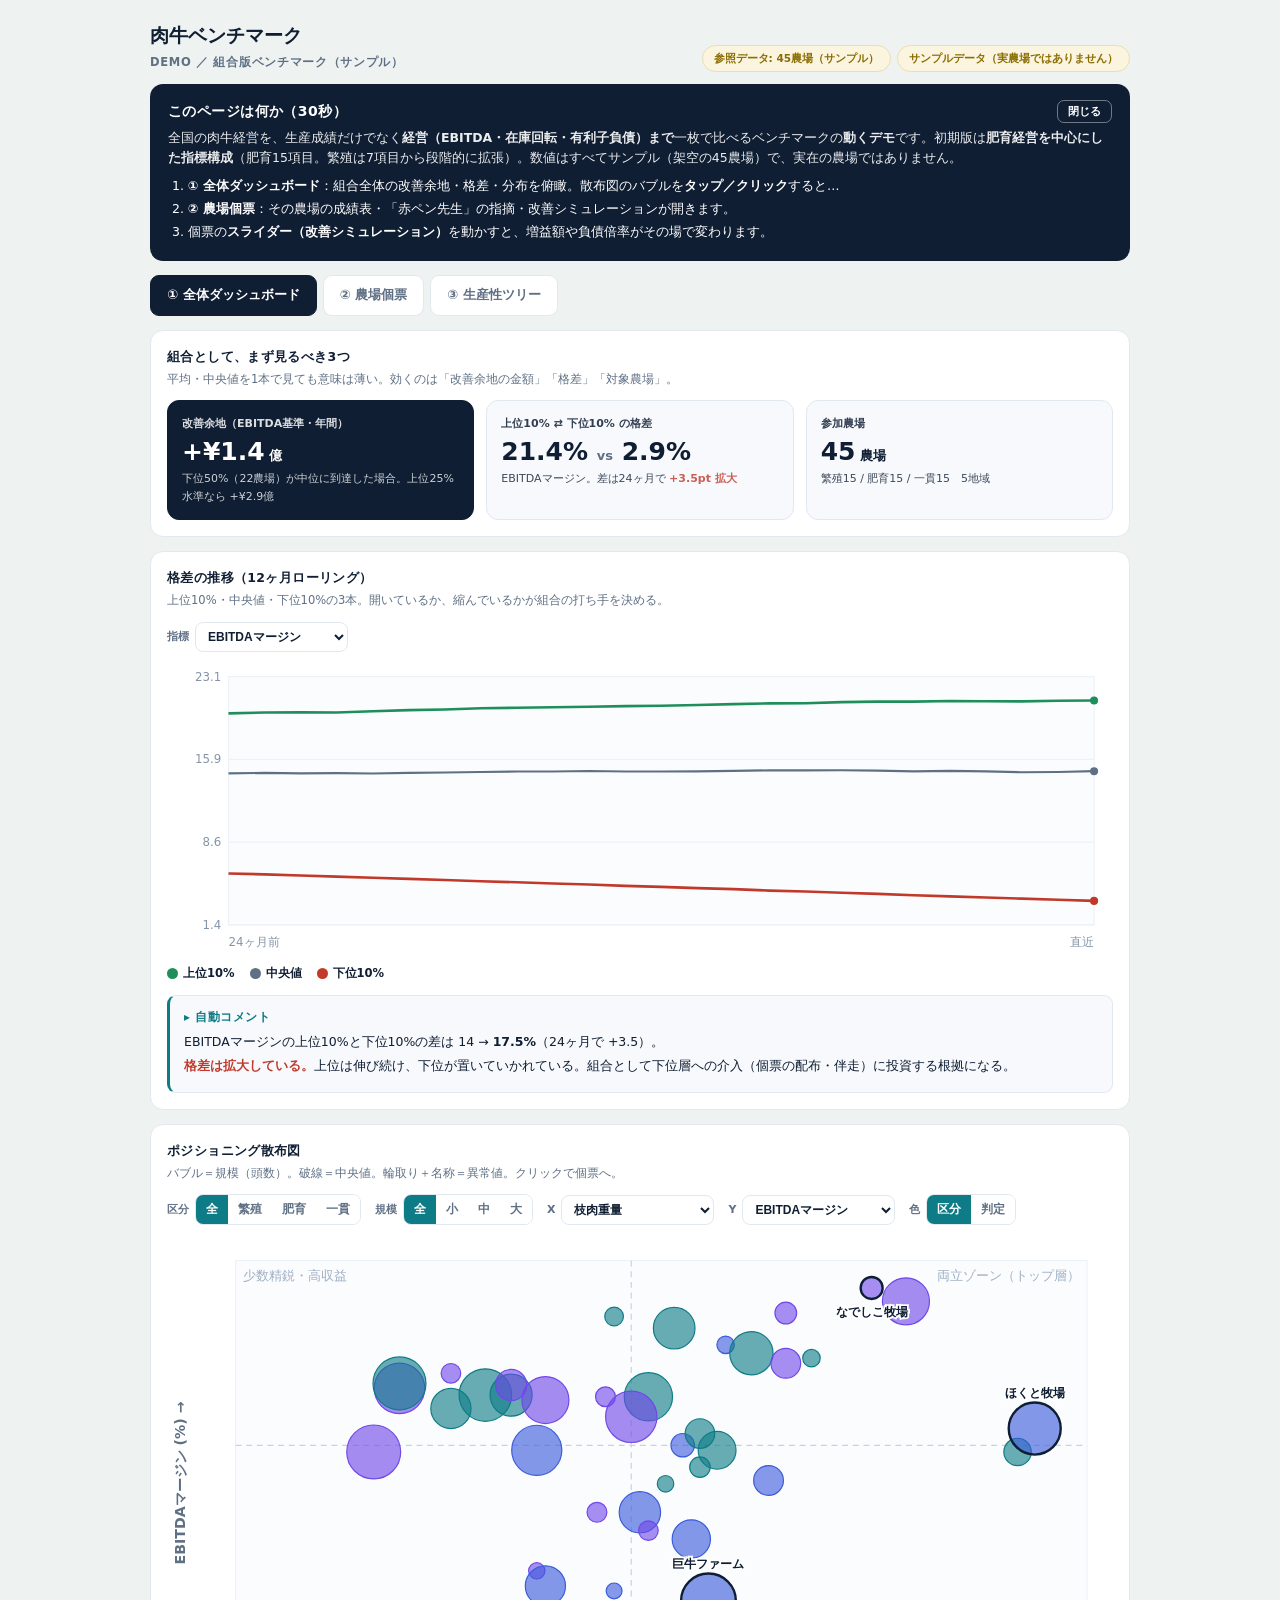
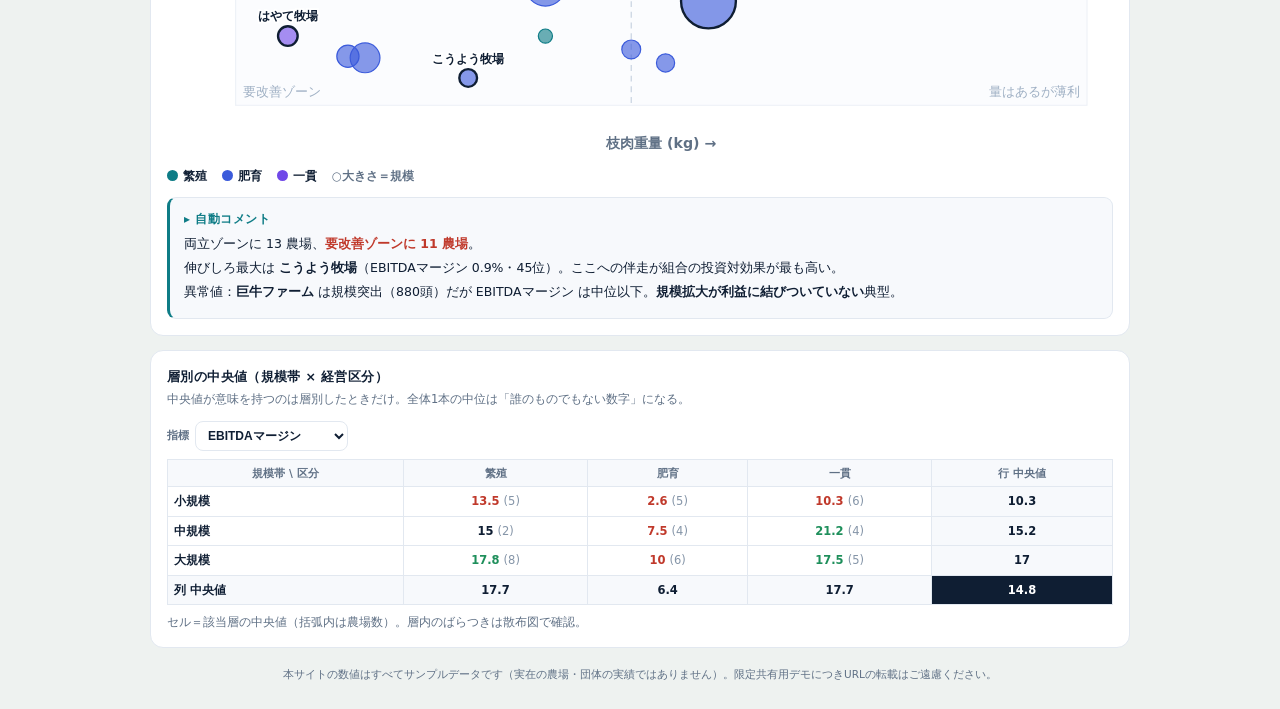
==== commit ac7244e2: "add productivity tree (E-1..E-5) E-1: third tab with a JASV-style productivity tree rooted at gross " ====
--- a/index.html
+++ b/index.html
@@ -13,7 +13,10 @@
 
   <div class="head">
     <div class="title">肉牛ベンチマーク<small>DEMO ／ 組合版ベンチマーク（サンプル）</small></div>
-    <div class="flag">サンプルデータ（実農場ではありません）</div>
+    <div style="display:flex;gap:6px;flex-wrap:wrap">
+      <div class="flag">参照データ: 45農場（サンプル）</div>
+      <div class="flag">サンプルデータ（実農場ではありません）</div>
+    </div>
   </div>
 
   <div class="intro" id="intro">
@@ -30,6 +33,7 @@
   <div class="tabs">
     <div class="tab on" data-v="ov">① 全体ダッシュボード</div>
     <div class="tab" data-v="fm">② 農場個票</div>
+    <div class="tab" data-v="tree">③ 生産性ツリー</div>
   </div>
 
   <div id="loading" class="panel"><p class="psub" style="margin:0">データを読み込んでいます…</p></div>
@@ -76,7 +80,10 @@
       <div class="ctrls"><div class="grp"><span>農場</span><select id="selFarm"></select></div></div>
       <div class="fhead">
         <div><div class="fname" id="fName"></div><div class="fmeta" id="fMeta"></div></div>
-        <div class="big" style="display:flex;align-items:center;gap:9px"><div style="font-size:10.5px;color:var(--muted)">総合判定</div><div class="gchip" id="fGrade"></div></div>
+        <div style="display:flex;align-items:center;gap:14px">
+          <a id="toTree" href="#" style="font-size:11.5px;font-weight:700;color:var(--accent);white-space:nowrap">③ 生産性ツリーで見る →</a>
+          <div class="big" style="display:flex;align-items:center;gap:9px"><div style="font-size:10.5px;color:var(--muted)">総合判定</div><div class="gchip" id="fGrade"></div></div>
+        </div>
       </div>
       <div class="subttl" style="margin-top:6px">前提条件（コンテキスト）</div>
       <div class="ctx" id="ctxBox"></div>
@@ -89,9 +96,13 @@
       <div class="note">※生成方式＝ハイブリッド（ルールで骨・LLMで肉付け）。本デモはルールベースで完結（ルール定義は data/advice_rules.json に外部化）。数値と根拠はルール側で確定し、必ず指摘に同居させる。獣医学的診断・投資/財務の断定的助言はしない。</div>
     </div>
     <div class="panel">
-      <p class="ph">成績表（数値＋位置）</p>
-      <p class="psub">PigINFO型の数値表に、位置バーを1列として内包。数字の厳密さと一目の分かりやすさを両立。</p>
+      <div style="display:flex;justify-content:space-between;align-items:flex-start;gap:10px;flex-wrap:wrap">
+        <div><p class="ph">成績表（数値＋位置）</p>
+        <p class="psub">PigINFO型の数値表に、位置バーを1列として内包。指標名をタップすると分布と推移が開く。</p></div>
+        <div class="grp"><span>並び</span><div class="seg" id="segScoreSort"><button data-o="sec" class="on">セクション順</button><button data-o="rank">判定順</button></div></div>
+      </div>
       <div class="scroll"><table id="scoreTbl"></table></div>
+      <div id="metricDetail" style="display:none"></div>
       <div class="note">位置バー：左＝下位10% / 右＝上位10% / 細線＝中央値。↓良＝低いほど良い指標。総合判定は区分が持つ指標で採点する（肥育15指標／繁殖・一貫22指標。分母が区分で異なる）。</div>
     </div>
     <div class="panel">
@@ -139,10 +150,25 @@
     </div>
   </div>
 
+  <div id="viewTree" style="display:none">
+    <div class="panel">
+      <div class="ctrls">
+        <div class="grp"><span>農場</span><select id="selFarmTree"></select></div>
+        <a id="toFm" href="#" style="font-size:11.5px;font-weight:700;color:var(--accent)">② 農場個票へ →</a>
+      </div>
+      <p class="ph">生産性ツリー — 粗利益（飼養1頭/年）の要因分解</p>
+      <p class="psub">成績表は順位が並ぶだけで、どこから手をつけるか分からない。ツリーは自分の弱点がどの経路で粗利益に効いているかを線で追える。グレー＝未取得（実データで埋まる）。</p>
+      <div class="scroll"><div id="treePlot"></div></div>
+      <div class="cmt" id="treeCmt"></div>
+      <div class="note" id="treeNote"></div>
+    </div>
+  </div>
+
 </div>
 <footer>本サイトの数値はすべてサンプルデータです（実在の農場・団体の実績ではありません）。限定共有用デモにつきURLの転載はご遠慮ください。</footer>
 <script src="assets/charts.js"></script>
 <script src="assets/sim_model.js"></script>
+<script src="assets/tree.js"></script>
 <script src="assets/app.js"></script>
 </body>
 </html>
